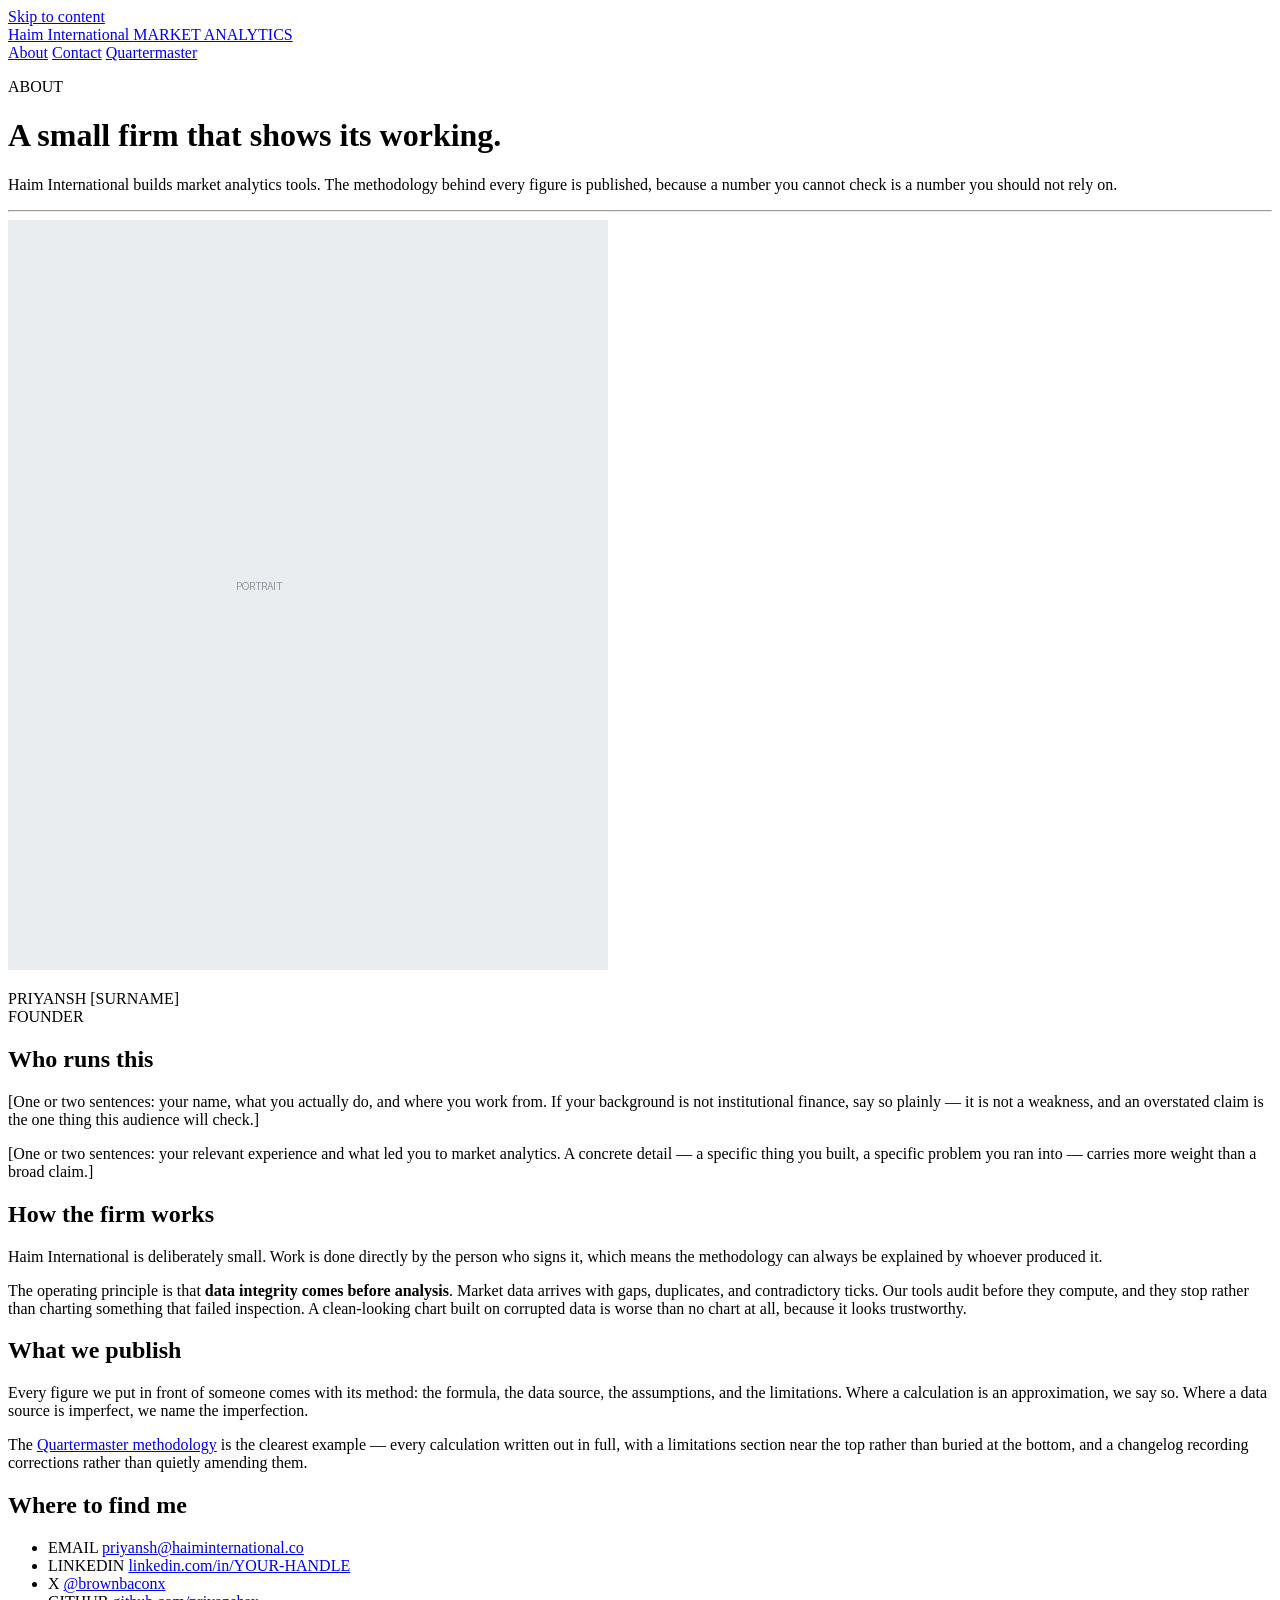
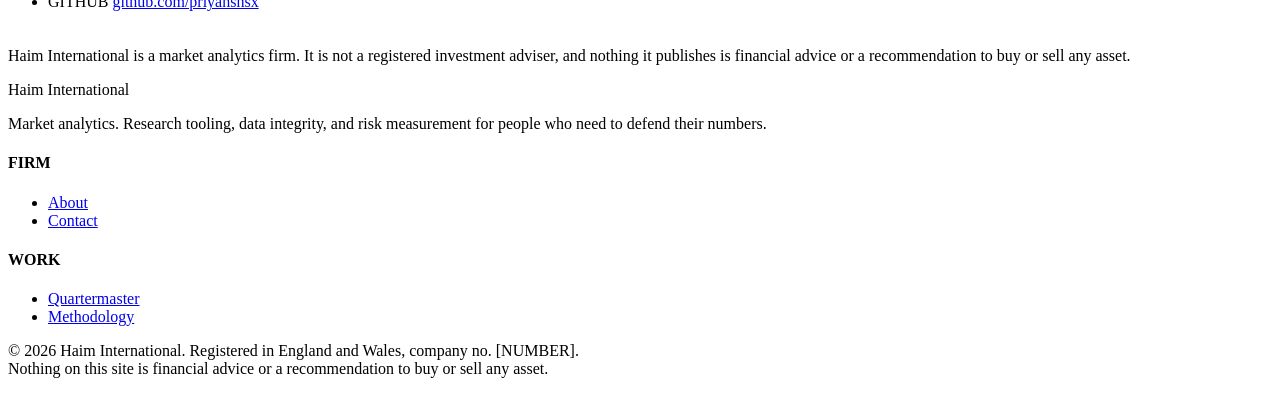
==== about.html @ b51d65cb "added basic html files" ====
<!DOCTYPE html>
<html lang="en">
<head>
<meta charset="UTF-8">
<meta name="viewport" content="width=device-width, initial-scale=1.0">
<title>About | Haim International</title>
<meta name="description" content="Who runs Haim International, how the firm works, and why the methodology is always published.">

<meta property="og:title" content="About Haim International">
<meta property="og:description" content="Who runs the firm, and how it works.">
<meta property="og:type" content="website">
<meta property="og:url" content="https://haiminternational.com/about.html">
<meta name="twitter:card" content="summary_large_image">

<link rel="icon" href="assets/favicon.ico">
<link href="https://fonts.googleapis.com/css2?family=Inter:wght@400;500;600;700&family=JetBrains+Mono:wght@400;500&display=swap" rel="stylesheet">
<link rel="stylesheet" href="assets/styles.css">
</head>
<body>

<a class="skip-link" href="#main">Skip to content</a>

<nav class="site-nav">
  <div class="wrap">
    <a class="nav-brand" href="/">Haim International <span class="sub">MARKET ANALYTICS</span></a>
    <div class="nav-links">
      <a href="about.html" aria-current="page">About</a>
      <a href="contact.html">Contact</a>
      <a href="https://quartermasterlabs.com">Quartermaster</a>
    </div>
  </div>
</nav>

<main id="main">

  <header class="page-header">
    <div class="wrap">
      <p class="label">ABOUT</p>
      <h1>A small firm that shows its working.</h1>
      <p class="lede">
        Haim International builds market analytics tools. The methodology behind every
        figure is published, because a number you cannot check is a number you should
        not rely on.
      </p>
    </div>
  </header>

  <hr class="axis">

  <!-- ======================================================= bio ===== -->
  <section class="section">
    <div class="wrap">
      <div class="bio">

        <div>
          <!-- PLACEHOLDER: drop a square-ish portrait at assets/portrait.jpg -->
          <img class="portrait" src="assets/portrait.jpg" alt="Priyansh, founder of Haim International">
          <p class="portrait-meta">
            PRIYANSH [SURNAME]<br>
            FOUNDER
          </p>
        </div>

        <div class="content">
          <!-- ================================================================
               PLACEHOLDER — rewrite this entire block in your own words.
               Keep it factual and specific. For the audience you are courting
               (analysts, small funds, advisors), understatement reads as
               credible and inflation is checked and punished.
               ================================================================ -->
          <h2>Who runs this</h2>

          <p>
            [One or two sentences: your name, what you actually do, and where you work
            from. If your background is not institutional finance, say so plainly —
            it is not a weakness, and an overstated claim is the one thing this
            audience will check.]
          </p>

          <p>
            [One or two sentences: your relevant experience and what led you to market
            analytics. A concrete detail — a specific thing you built, a specific
            problem you ran into — carries more weight than a broad claim.]
          </p>

          <h2>How the firm works</h2>

          <p>
            Haim International is deliberately small. Work is done directly by the
            person who signs it, which means the methodology can always be explained
            by whoever produced it.
          </p>

          <p>
            The operating principle is that <strong>data integrity comes before
            analysis</strong>. Market data arrives with gaps, duplicates, and
            contradictory ticks. Our tools audit before they compute, and they stop
            rather than charting something that failed inspection. A clean-looking
            chart built on corrupted data is worse than no chart at all, because it
            looks trustworthy.
          </p>

          <h2>What we publish</h2>

          <p>
            Every figure we put in front of someone comes with its method: the formula,
            the data source, the assumptions, and the limitations. Where a calculation
            is an approximation, we say so. Where a data source is imperfect, we name
            the imperfection.
          </p>

          <p>
            The <a href="https://quartermasterlabs.com/docs.html">Quartermaster
            methodology</a> is the clearest example — every calculation written out in
            full, with a limitations section near the top rather than buried at the
            bottom, and a changelog recording corrections rather than quietly amending
            them.
          </p>

          <h2>Where to find me</h2>

          <ul class="link-list">
            <li>
              <span class="label">EMAIL</span>
              <a href="mailto:priyansh@haiminternational.co">priyansh@haiminternational.co</a>
            </li>
            <li>
              <span class="label">LINKEDIN</span>
              <!-- PLACEHOLDER: your LinkedIn URL -->
              <a href="https://www.linkedin.com/in/YOUR-HANDLE/" rel="me">linkedin.com/in/YOUR-HANDLE</a>
            </li>
            <li>
              <span class="label">X</span>
              <a href="https://x.com/brownbaconx" rel="me">@brownbaconx</a>
            </li>
            <li>
              <span class="label">GITHUB</span>
              <!-- PLACEHOLDER: your GitHub profile -->
              <a href="https://github.com/priyanshsx" rel="me">github.com/priyanshsx</a>
            </li>
          </ul>

          <div class="note" style="margin-top:36px;">
            <p>
              Haim International is a market analytics firm. It is not a registered
              investment adviser, and nothing it publishes is financial advice or a
              recommendation to buy or sell any asset.
            </p>
          </div>

        </div>
      </div>
    </div>
  </section>

</main>

<footer class="site-footer">
  <div class="wrap">
    <div class="footer-grid">
      <div class="footer-brand">
        <p class="name">Haim International</p>
        <p>
          Market analytics. Research tooling, data integrity, and risk measurement
          for people who need to defend their numbers.
        </p>
      </div>
      <div>
        <h4>FIRM</h4>
        <ul>
          <li><a href="about.html">About</a></li>
          <li><a href="contact.html">Contact</a></li>
        </ul>
      </div>
      <div>
        <h4>WORK</h4>
        <ul>
          <li><a href="https://quartermasterlabs.com">Quartermaster</a></li>
          <li><a href="https://quartermasterlabs.com/docs.html">Methodology</a></li>
        </ul>
      </div>
    </div>
    <p class="legal">
      &copy; 2026 Haim International. Registered in England and Wales, company no. [NUMBER].<br>
      Nothing on this site is financial advice or a recommendation to buy or sell any asset.
    </p>
  </div>
</footer>

</body>
</html>
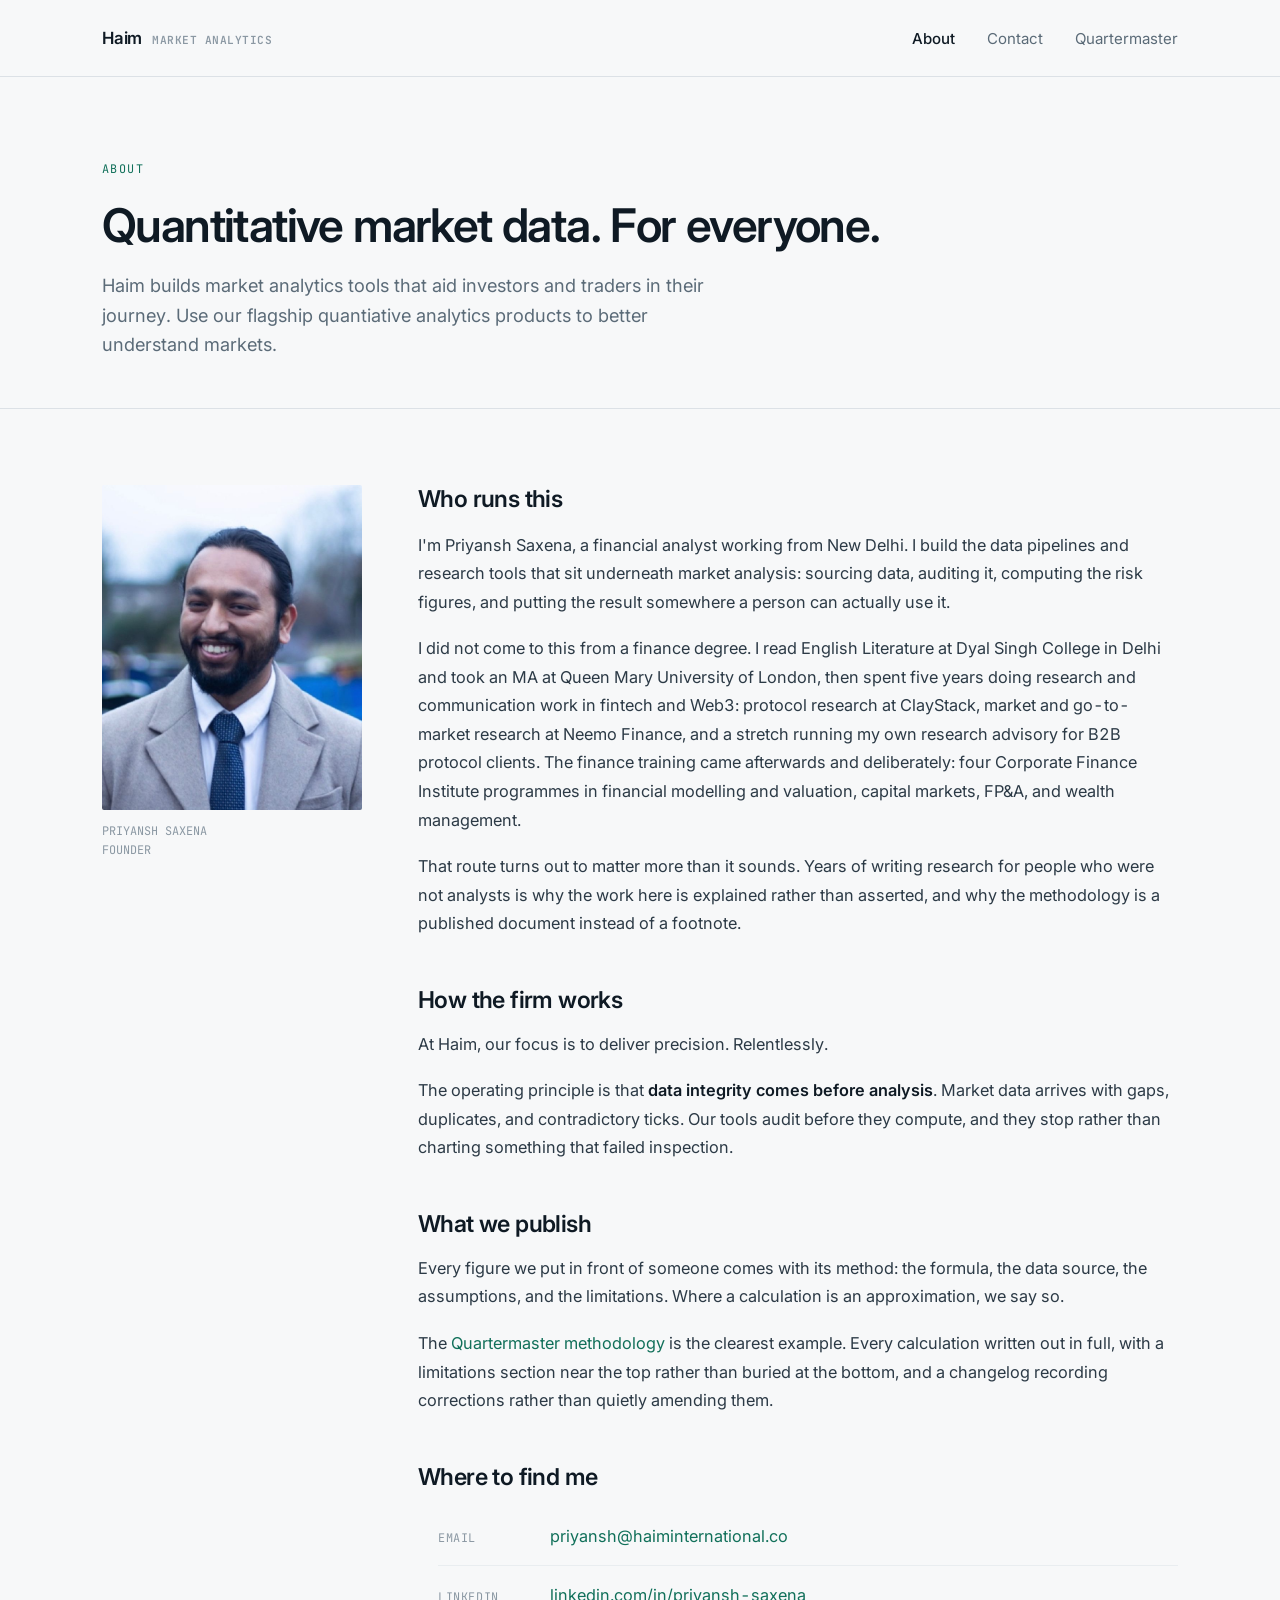
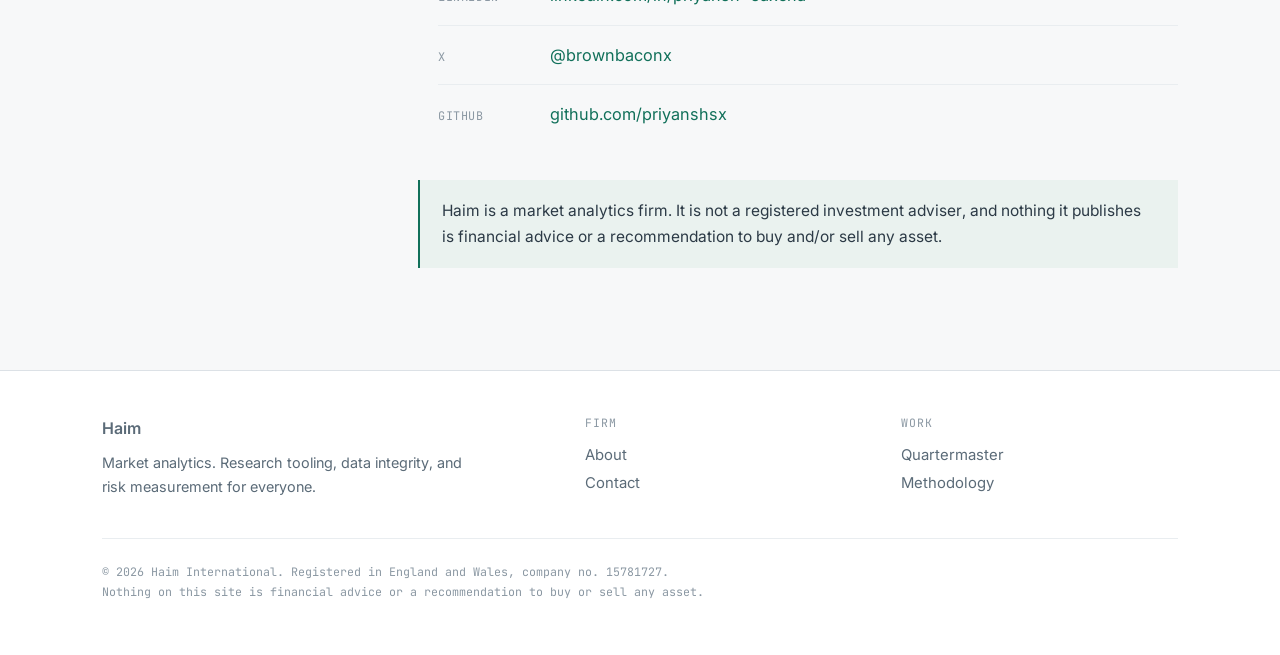
==== commit 96cefd56: "fixed the about page" ====
--- a/about.html
+++ b/about.html
@@ -3,10 +3,10 @@
 <head>
 <meta charset="UTF-8">
 <meta name="viewport" content="width=device-width, initial-scale=1.0">
-<title>About | Haim International</title>
-<meta name="description" content="Who runs Haim International, how the firm works, and why the methodology is always published.">
+<title>About | Haim</title>
+<meta name="description" content="Who runs Haim, how the firm works, and why the methodology is always published.">
 
-<meta property="og:title" content="About Haim International">
+<meta property="og:title" content="About Haim">
 <meta property="og:description" content="Who runs the firm, and how it works.">
 <meta property="og:type" content="website">
 <meta property="og:url" content="https://haiminternational.com/about.html">
@@ -22,7 +22,7 @@
 
 <nav class="site-nav">
   <div class="wrap">
-    <a class="nav-brand" href="/">Haim International <span class="sub">MARKET ANALYTICS</span></a>
+    <a class="nav-brand" href="/">Haim<span class="sub">MARKET ANALYTICS</span></a>
     <div class="nav-links">
       <a href="about.html" aria-current="page">About</a>
       <a href="contact.html">Contact</a>
@@ -36,11 +36,9 @@
   <header class="page-header">
     <div class="wrap">
       <p class="label">ABOUT</p>
-      <h1>A small firm that shows its working.</h1>
+      <h1>Quantitative market data. For everyone.</h1>
       <p class="lede">
-        Haim International builds market analytics tools. The methodology behind every
-        figure is published, because a number you cannot check is a number you should
-        not rely on.
+        Haim builds market analytics tools that aid investors and traders in their journey. Use our flagship quantiative analytics products to better understand markets. 
       </p>
     </div>
   </header>
@@ -53,51 +51,57 @@
       <div class="bio">
 
         <div>
-          <!-- PLACEHOLDER: drop a square-ish portrait at assets/portrait.jpg -->
-          <img class="portrait" src="assets/portrait.jpg" alt="Priyansh, founder of Haim International">
+          <img class="portrait" src="assets/portrait.jpg" alt="Priyansh, founder of Haim">
           <p class="portrait-meta">
-            PRIYANSH [SURNAME]<br>
+            PRIYANSH SAXENA<br>
             FOUNDER
           </p>
         </div>
 
         <div class="content">
-          <!-- ================================================================
-               PLACEHOLDER — rewrite this entire block in your own words.
-               Keep it factual and specific. For the audience you are courting
-               (analysts, small funds, advisors), understatement reads as
-               credible and inflation is checked and punished.
-               ================================================================ -->
           <h2>Who runs this</h2>
 
           <p>
-            [One or two sentences: your name, what you actually do, and where you work
-            from. If your background is not institutional finance, say so plainly —
-            it is not a weakness, and an overstated claim is the one thing this
-            audience will check.]
+            
           </p>
 
           <p>
-            [One or two sentences: your relevant experience and what led you to market
-            analytics. A concrete detail — a specific thing you built, a specific
-            problem you ran into — carries more weight than a broad claim.]
+            I'm Priyansh Saxena, a financial analyst working from New Delhi. I build
+            the data pipelines and research tools that sit underneath market analysis:
+            sourcing data, auditing it, computing the risk figures, and
+            putting the result somewhere a person can actually use it.
+          </p>
+
+          <p>
+            I did not come to this from a finance degree. I read English Literature at
+            Dyal Singh College in Delhi and took an MA at Queen Mary University of
+            London, then spent five years doing research and communication work in
+            fintech and Web3: protocol research at ClayStack, market and
+            go-to-market research at Neemo Finance, and a stretch running my own
+            research advisory for B2B protocol clients. The finance training came
+            afterwards and deliberately: four Corporate Finance Institute programmes
+            in financial modelling and valuation, capital markets, FP&amp;A, and
+            wealth management.
+          </p>
+
+          <p>
+            That route turns out to matter more than it sounds. Years of writing
+            research for people who were not analysts is why the work here is explained
+            rather than asserted, and why the methodology is a published document
+            instead of a footnote.
           </p>
 
           <h2>How the firm works</h2>
 
           <p>
-            Haim International is deliberately small. Work is done directly by the
-            person who signs it, which means the methodology can always be explained
-            by whoever produced it.
+            At Haim, our focus is to deliver precision. Relentlessly. 
           </p>
 
           <p>
             The operating principle is that <strong>data integrity comes before
             analysis</strong>. Market data arrives with gaps, duplicates, and
             contradictory ticks. Our tools audit before they compute, and they stop
-            rather than charting something that failed inspection. A clean-looking
-            chart built on corrupted data is worse than no chart at all, because it
-            looks trustworthy.
+            rather than charting something that failed inspection. 
           </p>
 
           <h2>What we publish</h2>
@@ -105,13 +109,12 @@
           <p>
             Every figure we put in front of someone comes with its method: the formula,
             the data source, the assumptions, and the limitations. Where a calculation
-            is an approximation, we say so. Where a data source is imperfect, we name
-            the imperfection.
+            is an approximation, we say so. 
           </p>
 
           <p>
             The <a href="https://quartermasterlabs.com/docs.html">Quartermaster
-            methodology</a> is the clearest example — every calculation written out in
+            methodology</a> is the clearest example. Every calculation written out in
             full, with a limitations section near the top rather than buried at the
             bottom, and a changelog recording corrections rather than quietly amending
             them.
@@ -126,8 +129,7 @@
             </li>
             <li>
               <span class="label">LINKEDIN</span>
-              <!-- PLACEHOLDER: your LinkedIn URL -->
-              <a href="https://www.linkedin.com/in/YOUR-HANDLE/" rel="me">linkedin.com/in/YOUR-HANDLE</a>
+              <a href="https://www.linkedin.com/in/priyansh-saxena/" rel="me">linkedin.com/in/priyansh-saxena</a>
             </li>
             <li>
               <span class="label">X</span>
@@ -142,9 +144,9 @@
 
           <div class="note" style="margin-top:36px;">
             <p>
-              Haim International is a market analytics firm. It is not a registered
+              Haim is a market analytics firm. It is not a registered
               investment adviser, and nothing it publishes is financial advice or a
-              recommendation to buy or sell any asset.
+              recommendation to buy and/or sell any asset.
             </p>
           </div>
 
@@ -159,10 +161,10 @@
   <div class="wrap">
     <div class="footer-grid">
       <div class="footer-brand">
-        <p class="name">Haim International</p>
+        <p class="name">Haim</p>
         <p>
           Market analytics. Research tooling, data integrity, and risk measurement
-          for people who need to defend their numbers.
+          for everyone. 
         </p>
       </div>
       <div>
@@ -181,7 +183,7 @@
       </div>
     </div>
     <p class="legal">
-      &copy; 2026 Haim International. Registered in England and Wales, company no. [NUMBER].<br>
+      &copy; 2026 Haim International. Registered in England and Wales, company no. 15781727.<br>
       Nothing on this site is financial advice or a recommendation to buy or sell any asset.
     </p>
   </div>
--- a/assets/styles.css
+++ b/assets/styles.css
@@ -0,0 +1,341 @@
+/* ==========================================================================
+   Haim International — shared stylesheet
+
+   Direction: an institutional research house, deliberately *not* the
+   Quartermaster terminal. Light cool paper, deep slate ink, one muted green.
+   The recurring device is the axis tick — hairlines carrying measurement
+   marks, borrowed from the charts the firm actually produces.
+   ========================================================================== */
+
+:root {
+  --paper:      #F7F8F9;
+  --paper-warm: #FFFFFF;
+  --ink:        #0F1A24;
+  --ink-soft:   #2C3A46;
+  --muted:      #5B6B78;
+  --faint:      #8B98A3;
+  --line:       #DCE1E6;
+  --line-soft:  #E9EDF0;
+  --accent:     #11705A;
+  --accent-bg:  #EAF2EF;
+
+  --sans: 'Inter', -apple-system, BlinkMacSystemFont, 'Segoe UI', sans-serif;
+  --mono: 'JetBrains Mono', 'SF Mono', Menlo, Consolas, monospace;
+
+  --wrap: 1140px;
+  --prose: 680px;
+}
+
+*, *::before, *::after { box-sizing: border-box; }
+html { scroll-behavior: smooth; }
+
+body {
+  font-family: var(--sans);
+  background: var(--paper);
+  color: var(--ink);
+  margin: 0;
+  min-height: 100vh;
+  display: flex;
+  flex-direction: column;
+  -webkit-font-smoothing: antialiased;
+  font-feature-settings: 'tnum' 1;   /* tabular figures throughout */
+}
+
+main { flex: 1 0 auto; }
+
+a { color: var(--accent); text-decoration: none; }
+a:hover { text-decoration: underline; }
+
+a:focus-visible, button:focus-visible {
+  outline: 2px solid var(--accent);
+  outline-offset: 3px;
+}
+
+.skip-link {
+  position: absolute; left: -9999px; top: 0;
+  background: var(--ink); color: var(--paper);
+  padding: 10px 16px; font-weight: 600; z-index: 100;
+}
+.skip-link:focus { left: 0; }
+
+.wrap  { max-width: var(--wrap);  margin: 0 auto; padding: 0 32px; }
+.prose { max-width: var(--prose); }
+
+/* ----------------------------------------------------------- axis rule --- */
+/* A hairline carrying tick marks — the firm's signature divider. */
+
+.axis {
+  position: relative;
+  height: 1px;
+  background: var(--line);
+  margin: 0;
+  border: 0;
+}
+.axis::after {
+  content: '';
+  position: absolute;
+  left: 0; right: 0; top: 0;
+  height: 7px;
+  background-image: linear-gradient(90deg, var(--line) 1px, transparent 1px);
+  background-size: 48px 7px;
+}
+
+/* ---------------------------------------------------------------- nav --- */
+
+.site-nav {
+  border-bottom: 1px solid var(--line);
+  background: rgba(247, 248, 249, 0.92);
+  backdrop-filter: blur(8px);
+  position: sticky; top: 0; z-index: 50;
+}
+
+.site-nav .wrap {
+  display: flex; align-items: center; justify-content: space-between;
+  gap: 24px; height: 76px;
+}
+
+.nav-brand {
+  display: flex; align-items: baseline; gap: 10px;
+  color: var(--ink); font-weight: 600; font-size: 1.05rem;
+  letter-spacing: -0.2px;
+}
+.nav-brand:hover { text-decoration: none; }
+.nav-brand .sub {
+  font-family: var(--mono); font-size: 0.7rem; color: var(--faint);
+  letter-spacing: 0.5px;
+}
+
+.nav-links { display: flex; align-items: center; gap: 32px; font-size: 0.94rem; }
+.nav-links a { color: var(--muted); }
+.nav-links a:hover { color: var(--ink); text-decoration: none; }
+.nav-links a[aria-current="page"] { color: var(--ink); font-weight: 500; }
+
+/* ------------------------------------------------------------ buttons --- */
+
+.btn {
+  display: inline-block; padding: 13px 26px;
+  background: var(--ink); color: var(--paper);
+  font-weight: 500; font-size: 0.95rem;
+  border-radius: 2px;
+  transition: background 0.18s;
+}
+.btn:hover { background: var(--accent); text-decoration: none; }
+
+.btn-line {
+  display: inline-block; padding: 12px 25px;
+  border: 1px solid var(--line); color: var(--ink);
+  font-weight: 500; font-size: 0.95rem; border-radius: 2px;
+  background: var(--paper-warm);
+  transition: border-color 0.18s;
+}
+.btn-line:hover { border-color: var(--ink); text-decoration: none; }
+
+/* --------------------------------------------------------------- hero --- */
+
+.hero { padding: 108px 0 88px; }
+
+.hero .label {
+  font-family: var(--mono); font-size: 0.74rem; color: var(--accent);
+  letter-spacing: 1.4px; margin: 0 0 28px;
+}
+
+.hero h1 {
+  font-size: 4rem; line-height: 1.04; font-weight: 600;
+  letter-spacing: -2.4px; margin: 0 0 28px; max-width: 15ch;
+}
+
+.hero .lede {
+  font-size: 1.22rem; line-height: 1.62; color: var(--muted);
+  max-width: 54ch; margin: 0 0 40px;
+}
+
+.hero-actions { display: flex; gap: 14px; flex-wrap: wrap; }
+
+/* ------------------------------------------------------------ section --- */
+
+.section { padding: 76px 0; }
+.section-alt { background: var(--paper-warm); border-block: 1px solid var(--line); }
+
+.section-head {
+  display: flex; align-items: baseline; gap: 20px;
+  margin: 0 0 44px;
+}
+.section-head .num {
+  font-family: var(--mono); font-size: 0.74rem; color: var(--faint);
+  letter-spacing: 1px; padding-top: 6px;
+}
+.section-head h2 {
+  font-size: 1.9rem; font-weight: 600; letter-spacing: -0.9px; margin: 0;
+}
+
+/* ------------------------------------------------------------ columns --- */
+
+.cols-3 { display: grid; grid-template-columns: repeat(3, 1fr); gap: 1px; background: var(--line); }
+.cols-2 { display: grid; grid-template-columns: repeat(2, 1fr); gap: 1px; background: var(--line); }
+
+.col {
+  background: var(--paper);
+  padding: 32px 30px 36px;
+}
+.section-alt .col { background: var(--paper-warm); }
+
+.col .idx {
+  font-family: var(--mono); font-size: 0.72rem; color: var(--accent);
+  letter-spacing: 1px; display: block; margin-bottom: 18px;
+}
+.col h3 { font-size: 1.1rem; font-weight: 600; margin: 0 0 12px; letter-spacing: -0.3px; }
+.col p { font-size: 0.97rem; line-height: 1.68; color: var(--muted); margin: 0; }
+
+/* ----------------------------------------------------------- location --- */
+
+.locations { display: grid; grid-template-columns: repeat(2, 1fr); gap: 56px; }
+
+.loc .city {
+  font-size: 1.45rem; font-weight: 600; letter-spacing: -0.5px; margin: 0 0 6px;
+}
+.loc .role {
+  font-family: var(--mono); font-size: 0.74rem; color: var(--accent);
+  letter-spacing: 1px; margin: 0 0 18px;
+}
+.loc address {
+  font-style: normal; font-size: 0.96rem; line-height: 1.7; color: var(--muted);
+  margin: 0 0 14px;
+}
+.loc .coord {
+  font-family: var(--mono); font-size: 0.78rem; color: var(--faint);
+}
+
+/* ------------------------------------------------------------ product --- */
+
+.product {
+  display: grid; grid-template-columns: minmax(0,1fr) 300px;
+  gap: 56px; align-items: center;
+}
+.product h3 { font-size: 1.6rem; font-weight: 600; letter-spacing: -0.7px; margin: 0 0 14px; }
+.product p { font-size: 1.02rem; line-height: 1.7; color: var(--muted); margin: 0 0 24px; }
+
+.product-card {
+  background: var(--ink); border-radius: 3px; padding: 36px 30px; text-align: center;
+}
+.product-card .mark { margin-bottom: 18px; }
+.product-card .name {
+  color: #fff; font-weight: 600; font-size: 1.12rem; letter-spacing: -0.3px;
+}
+.product-card .name span { color: #60A5FA; font-family: var(--mono); font-weight: 400; }
+.product-card .url {
+  font-family: var(--mono); font-size: 0.74rem; color: #6B7280; margin-top: 8px;
+}
+
+/* -------------------------------------------------------- page header --- */
+
+.page-header { padding: 84px 0 48px; }
+.page-header .label {
+  font-family: var(--mono); font-size: 0.74rem; color: var(--accent);
+  letter-spacing: 1.4px; margin: 0 0 20px;
+}
+.page-header h1 {
+  font-size: 2.9rem; font-weight: 600; letter-spacing: -1.6px; margin: 0 0 18px;
+}
+.page-header .lede {
+  font-size: 1.14rem; line-height: 1.62; color: var(--muted); margin: 0; max-width: 56ch;
+}
+
+/* --------------------------------------------------------------- bio --- */
+
+.bio { display: grid; grid-template-columns: 260px minmax(0,1fr); gap: 56px; align-items: start; }
+
+.portrait {
+  width: 100%; aspect-ratio: 4 / 5; object-fit: cover;
+  background: var(--line-soft); border-radius: 2px; display: block;
+}
+.portrait-meta {
+  font-family: var(--mono); font-size: 0.74rem; color: var(--faint);
+  margin-top: 12px; line-height: 1.6;
+}
+
+.content h2 {
+  font-size: 1.45rem; font-weight: 600; letter-spacing: -0.6px;
+  margin: 48px 0 16px; scroll-margin-top: 96px;
+}
+.content h2:first-child { margin-top: 0; }
+.content h3 { font-size: 1.05rem; font-weight: 600; margin: 32px 0 10px; }
+.content p, .content li { font-size: 1.02rem; line-height: 1.75; color: var(--ink-soft); }
+.content p { margin: 0 0 18px; }
+.content ul, .content ol { padding-left: 20px; margin: 0 0 20px; }
+.content li { margin-bottom: 10px; }
+.content strong { font-weight: 600; color: var(--ink); }
+
+/* ------------------------------------------------------------- links --- */
+
+.link-list { list-style: none; padding: 0; margin: 0; }
+.link-list li {
+  display: flex; gap: 20px; align-items: baseline;
+  padding: 15px 0; border-bottom: 1px solid var(--line-soft); margin: 0;
+}
+.link-list li:last-child { border-bottom: 0; }
+.link-list .label {
+  font-family: var(--mono); font-size: 0.74rem; color: var(--faint);
+  min-width: 92px; letter-spacing: 0.6px; flex-shrink: 0;
+}
+
+/* -------------------------------------------------------------- note --- */
+
+.note {
+  border-left: 2px solid var(--accent); background: var(--accent-bg);
+  padding: 18px 22px; margin: 0 0 26px;
+}
+.note p { margin: 0; font-size: 0.97rem; line-height: 1.68; color: var(--ink-soft); }
+
+/* ------------------------------------------------------------ footer --- */
+
+.site-footer {
+  border-top: 1px solid var(--line); padding: 44px 0 52px;
+  background: var(--paper-warm); flex-shrink: 0;
+}
+.footer-grid {
+  display: grid; grid-template-columns: 1.6fr 1fr 1fr; gap: 40px; margin-bottom: 36px;
+}
+.footer-grid h4 {
+  font-family: var(--mono); font-size: 0.72rem; color: var(--faint);
+  letter-spacing: 1px; margin: 0 0 16px; font-weight: 400;
+}
+.footer-grid ul { list-style: none; padding: 0; margin: 0; }
+.footer-grid li { margin-bottom: 10px; font-size: 0.93rem; }
+.footer-grid a { color: var(--muted); }
+.footer-grid a:hover { color: var(--ink); text-decoration: none; }
+
+.footer-brand .name { font-weight: 600; font-size: 1rem; margin: 0 0 10px; }
+.footer-brand p { font-size: 0.9rem; line-height: 1.65; color: var(--muted); margin: 0; max-width: 42ch; }
+
+.legal {
+  font-family: var(--mono); font-size: 0.73rem; color: var(--faint);
+  line-height: 1.7; margin: 0; padding-top: 24px; border-top: 1px solid var(--line-soft);
+}
+
+/* -------------------------------------------------------- responsive --- */
+
+@media (max-width: 900px) {
+  .cols-3 { grid-template-columns: 1fr; }
+  .product { grid-template-columns: 1fr; gap: 36px; }
+  .bio { grid-template-columns: 1fr; gap: 32px; }
+  .portrait { max-width: 240px; }
+  .footer-grid { grid-template-columns: 1fr 1fr; }
+  .locations { gap: 36px; }
+}
+
+@media (max-width: 640px) {
+  .wrap { padding: 0 20px; }
+  .site-nav .wrap { height: auto; padding-top: 16px; padding-bottom: 16px; flex-wrap: wrap; }
+  .nav-links { gap: 20px; width: 100%; font-size: 0.9rem; }
+  .hero { padding: 64px 0 56px; }
+  .hero h1 { font-size: 2.5rem; letter-spacing: -1.3px; }
+  .hero .lede { font-size: 1.06rem; }
+  .page-header { padding: 52px 0 36px; }
+  .page-header h1 { font-size: 2.1rem; letter-spacing: -1px; }
+  .section { padding: 52px 0; }
+  .section-head { flex-direction: column; gap: 8px; margin-bottom: 32px; }
+  .cols-2, .locations { grid-template-columns: 1fr; }
+  .locations { gap: 36px; }
+  .footer-grid { grid-template-columns: 1fr; gap: 28px; }
+  .link-list li { flex-direction: column; gap: 4px; }
+}
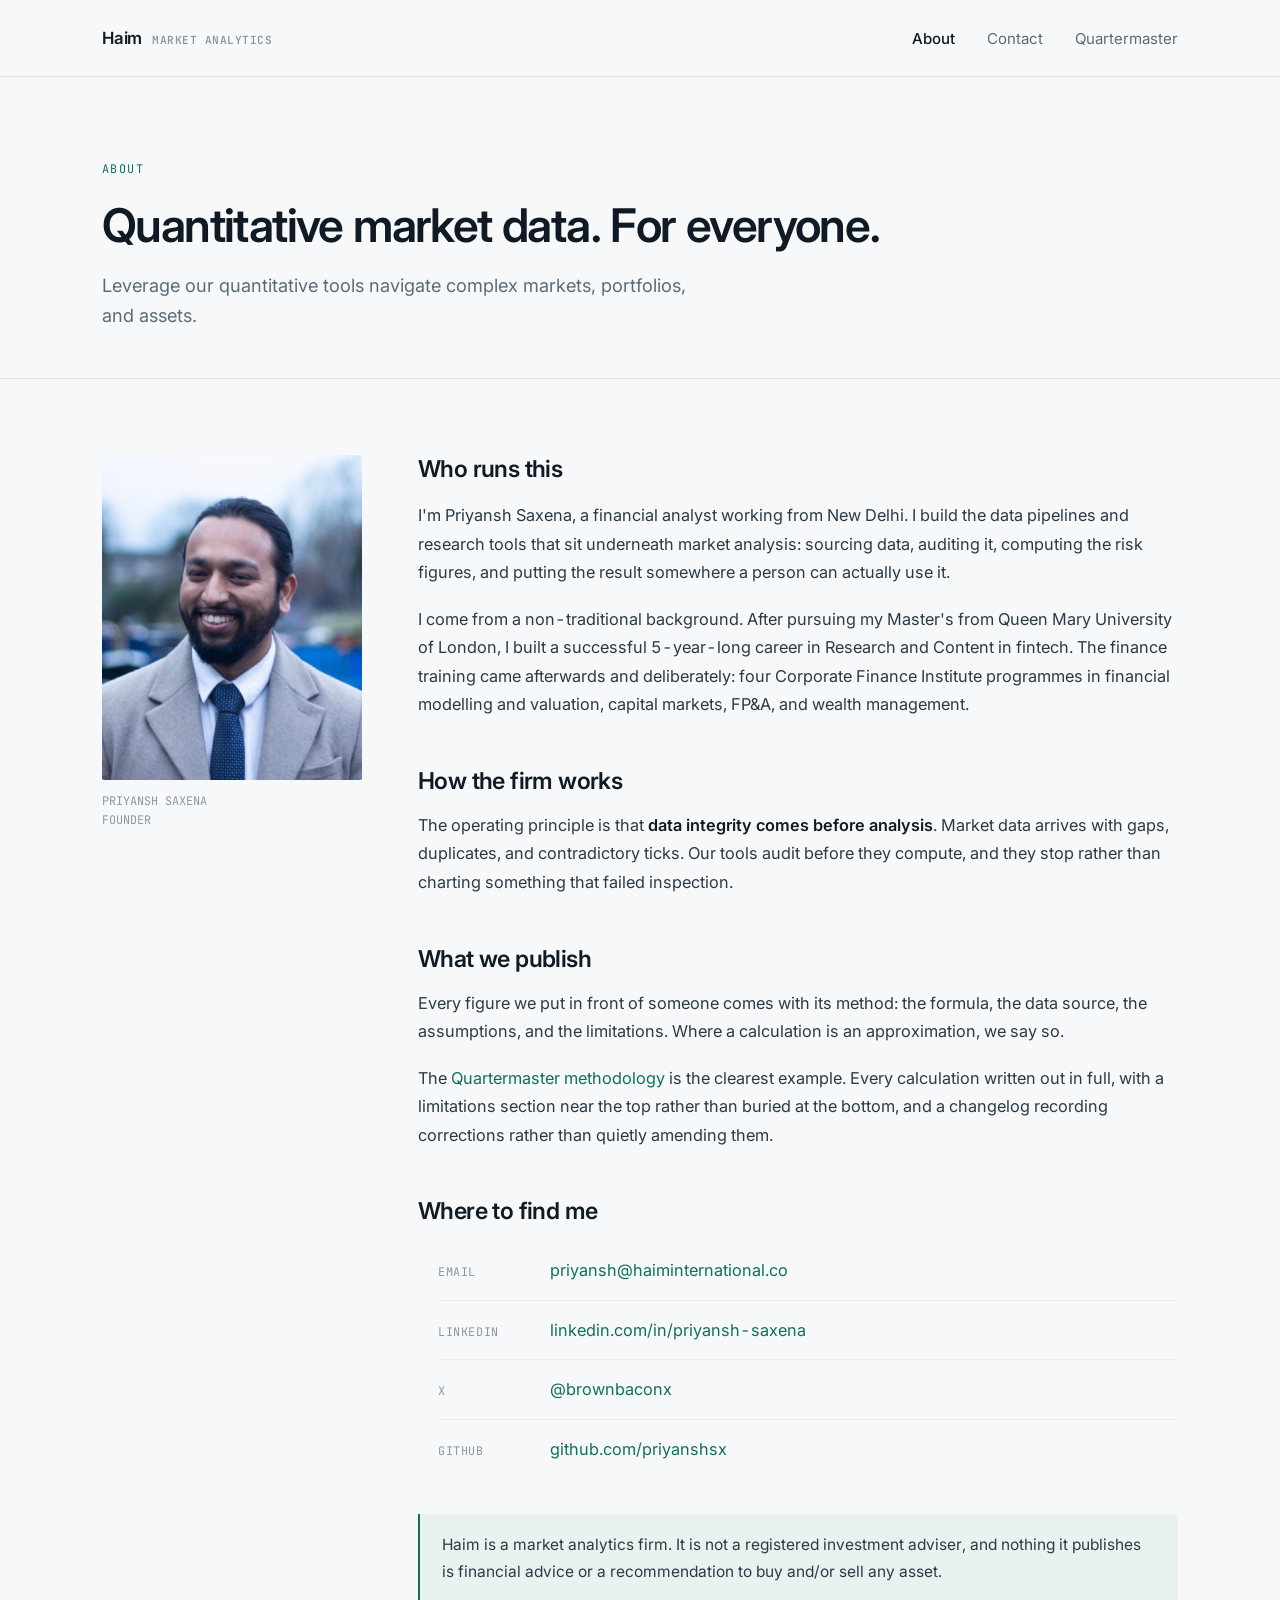
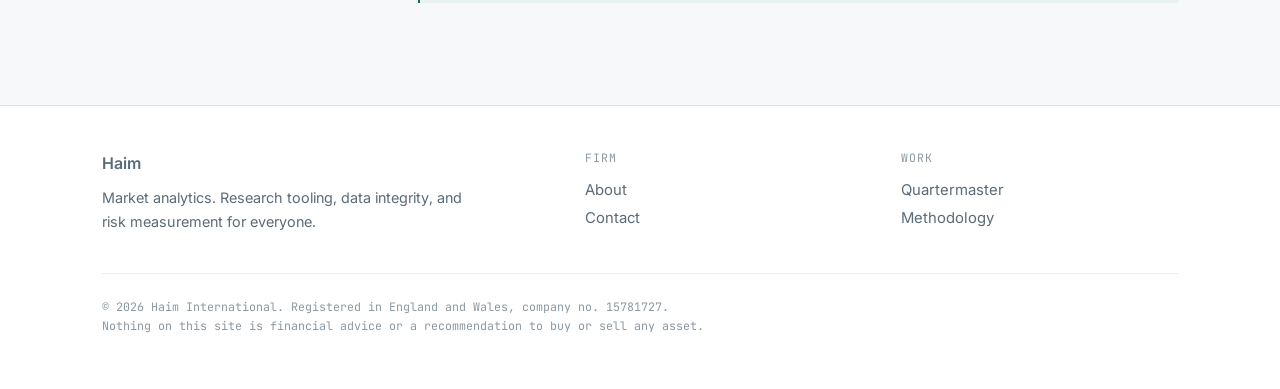
==== commit 9b7132c3: "updated the about page again" ====
--- a/about.html
+++ b/about.html
@@ -38,7 +38,7 @@
       <p class="label">ABOUT</p>
       <h1>Quantitative market data. For everyone.</h1>
       <p class="lede">
-        Haim builds market analytics tools that aid investors and traders in their journey. Use our flagship quantiative analytics products to better understand markets. 
+        Leverage our quantitative tools navigate complex markets, portfolios, and assets. 
       </p>
     </div>
   </header>
@@ -73,29 +73,14 @@
           </p>
 
           <p>
-            I did not come to this from a finance degree. I read English Literature at
-            Dyal Singh College in Delhi and took an MA at Queen Mary University of
-            London, then spent five years doing research and communication work in
-            fintech and Web3: protocol research at ClayStack, market and
-            go-to-market research at Neemo Finance, and a stretch running my own
-            research advisory for B2B protocol clients. The finance training came
-            afterwards and deliberately: four Corporate Finance Institute programmes
+            I come from a non-traditional background. After pursuing my Master's from 
+            Queen Mary University of London, I built a successful 5-year-long career in Research and Content in fintech.
+            The finance training came afterwards and deliberately: four Corporate Finance Institute programmes
             in financial modelling and valuation, capital markets, FP&amp;A, and
             wealth management.
           </p>
 
-          <p>
-            That route turns out to matter more than it sounds. Years of writing
-            research for people who were not analysts is why the work here is explained
-            rather than asserted, and why the methodology is a published document
-            instead of a footnote.
-          </p>
-
           <h2>How the firm works</h2>
-
-          <p>
-            At Haim, our focus is to deliver precision. Relentlessly. 
-          </p>
 
           <p>
             The operating principle is that <strong>data integrity comes before
